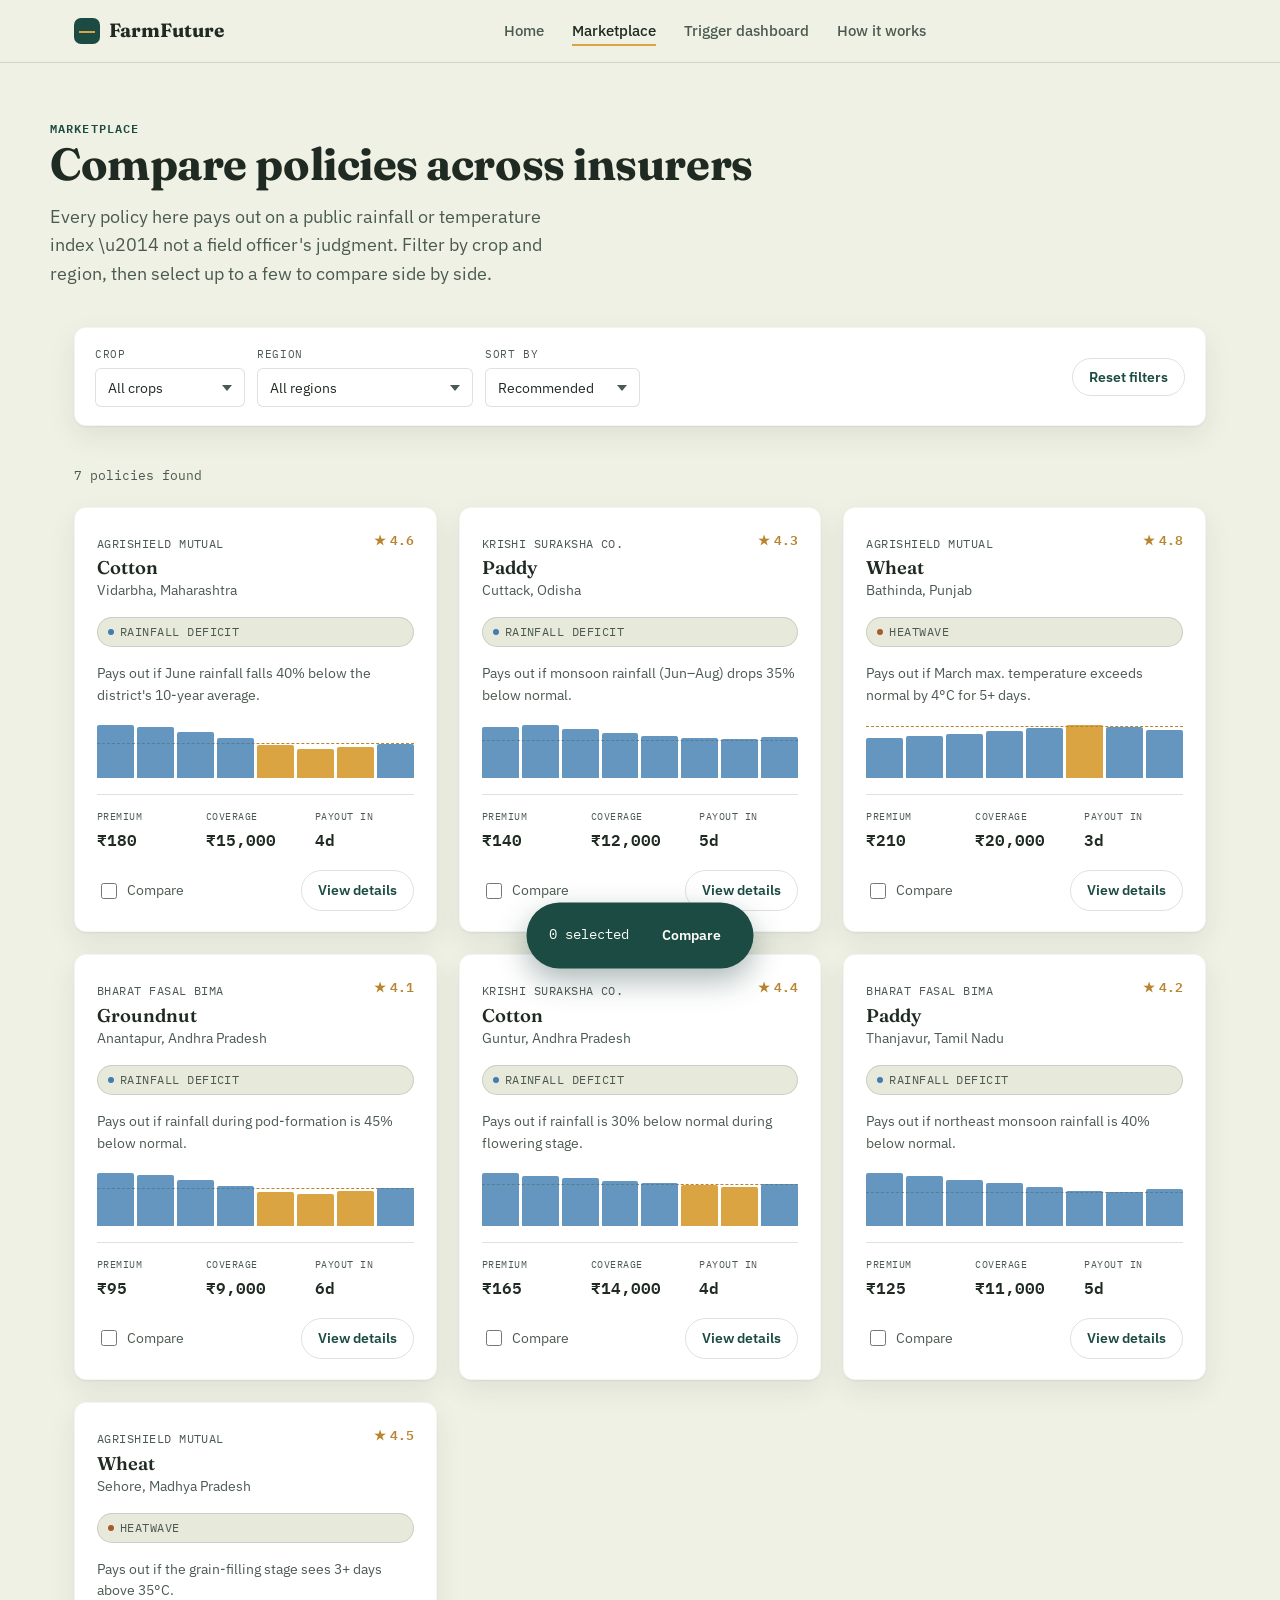
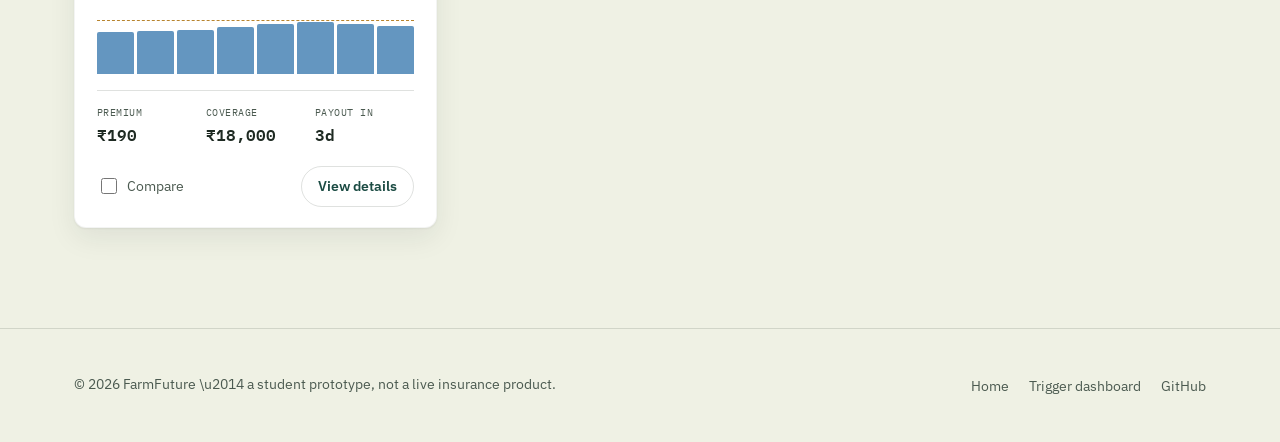
==== pages/marketplace.html @ d530564f "Add landing page and marketplace (Person A)" ====
<!DOCTYPE html>
<html lang="en">
<head>
  <meta charset="UTF-8">
  <meta name="viewport" content="width=device-width, initial-scale=1.0">
  <title>Marketplace — FarmFuture</title>
  <meta name="description" content="Compare weather-indexed crop insurance policies by crop, region, premium, and payout speed.">
  <link rel="stylesheet" href="../css/style.css">
  <link rel="stylesheet" href="../css/marketplace.css">
</head>
<body>

  <nav class="site-nav">
    <div class="container">
      <a href="../index.html" class="brand">
        <span class="brand-mark" aria-hidden="true"></span>
        FarmFuture
      </a>
      <ul class="nav-links">
        <li><a href="../index.html">Home</a></li>
        <li><a href="marketplace.html" aria-current="page">Marketplace</a></li>
        <li><a href="dashboard.html">Trigger dashboard</a></li>
        <li><a href="../index.html#how-it-works">How it works</a></li>
      </ul>
      <div class="nav-right">
        <button class="nav-toggle" aria-label="Toggle menu" aria-expanded="false">
          <span></span><span></span><span></span>
        </button>
      </div>
    </div>
  </nav>

  <header class="market-header container">
    <span class="eyebrow">Marketplace</span>
    <h1>Compare policies across insurers</h1>
    <p class="lede">Every policy here pays out on a public rainfall or temperature index \u2014 not a field officer's judgment. Filter by crop and region, then select up to a few to compare side by side.</p>
  </header>

  <div class="container">
    <div class="filter-bar card">
      <div class="filter-field">
        <label for="filter-crop">Crop</label>
        <select id="filter-crop"></select>
      </div>
      <div class="filter-field">
        <label for="filter-region">Region</label>
        <select id="filter-region"></select>
      </div>
      <div class="filter-field">
        <label for="filter-sort">Sort by</label>
        <select id="filter-sort">
          <option value="default">Recommended</option>
          <option value="premium-asc">Lowest premium</option>
          <option value="coverage-desc">Highest coverage</option>
          <option value="speed-asc">Fastest payout</option>
          <option value="rating-desc">Highest rated</option>
        </select>
      </div>
      <button id="filter-reset" class="btn btn-ghost btn-sm filter-reset">Reset filters</button>
    </div>

    <p class="results-count" id="results-count"></p>

    <div class="policy-grid" id="policy-grid"></div>

    <div class="empty-state" id="empty-state" hidden>
      <h3>No policies match those filters</h3>
      <p>Try a different crop or region, or reset the filters above.</p>
    </div>
  </div>

  <section class="compare-table-section container" id="compare-table-section" hidden>
    <span class="eyebrow">Side by side</span>
    <h2 style="margin-bottom:20px;">Your comparison</h2>
    <div class="compare-table-wrap" id="compare-table-wrap"></div>
  </section>

  <div class="compare-tray" id="compare-tray">
    <span class="mono" id="compare-count">0 selected</span>
    <button class="btn btn-primary btn-sm" id="compare-btn">Compare</button>
  </div>

  <footer class="site-footer">
    <div class="container">
      <p>&copy; <span data-year></span> FarmFuture \u2014 a student prototype, not a live insurance product.</p>
      <ul class="footer-links">
        <li><a href="../index.html">Home</a></li>
        <li><a href="dashboard.html">Trigger dashboard</a></li>
        <li><a href="https://github.com/prithivika2007/FarmFuture" target="_blank" rel="noopener">GitHub</a></li>
      </ul>
    </div>
  </footer>

  <script src="../js/mock-data.js"></script>
  <script src="../js/marketplace.js"></script>
  <script src="../js/main.js"></script>
</body>
</html>
---- css/style.css ----
/* ===================================================================
   style.css — global tokens + shared components (nav, footer, buttons)
   Design direction: "the threshold line" — a monsoon-and-turmeric
   palette, a serif built for weather/almanac data, and a recurring
   motif of a horizontal line with a marker dot, standing in for the
   rainfall trigger line that the whole product is built around.
   =================================================================== */

@import url('https://fonts.googleapis.com/css2?family=Fraunces:opsz,wght@9..144,400;9..144,500;9..144,600;9..144,700;9..144,900&family=IBM+Plex+Sans:wght@400;500;600;700&family=IBM+Plex+Mono:wght@400;500;600&display=swap');

:root {
  /* Color */
  --color-bg: #eff1e4;           /* pale mist / rice-paper */
  --color-surface: #ffffff;
  --color-surface-sunk: #e7e9da;
  --color-ink: #1e2a22;          /* deep forest ink — primary text */
  --color-ink-soft: #4b5a50;     /* secondary text */
  --color-monsoon: #1b4b43;      /* deep teal-green — brand / nav / buttons */
  --color-monsoon-dark: #123430;
  --color-turmeric: #d9a441;     /* golden amber — the signature trigger color */
  --color-turmeric-dark: #b8842e;
  --color-clay: #a85a2a;         /* soil clay — used sparingly for warmth */
  --color-rain: #3e7cb1;         /* rain blue — data / rainfall bars */
  --color-line: rgba(30, 42, 34, 0.14);
  --color-danger: #b23a32;
  --color-good: #3e7a4f;

  /* Type */
  --font-display: "Fraunces", Georgia, serif;
  --font-body: "IBM Plex Sans", -apple-system, BlinkMacSystemFont, sans-serif;
  --font-mono: "IBM Plex Mono", "SFMono-Regular", monospace;

  /* Shape */
  --radius-s: 6px;
  --radius-m: 12px;
  --radius-l: 22px;
  --shadow-card: 0 1px 2px rgba(30, 42, 34, 0.06), 0 10px 28px rgba(30, 42, 34, 0.08);
  --container-w: 1180px;
}

/* ---------- reset ---------- */
*, *::before, *::after { box-sizing: border-box; }
html { scroll-behavior: smooth; }
@media (prefers-reduced-motion: reduce) {
  html { scroll-behavior: auto; }
  *, *::before, *::after { animation-duration: 0.001ms !important; animation-iteration-count: 1 !important; transition-duration: 0.001ms !important; }
}
body {
  margin: 0;
  background: var(--color-bg);
  color: var(--color-ink);
  font-family: var(--font-body);
  font-size: 16px;
  line-height: 1.55;
  -webkit-font-smoothing: antialiased;
}
img { max-width: 100%; display: block; }
a { color: inherit; }
button { font-family: inherit; }

/* ---------- typography scale ---------- */
h1, h2, h3, h4 { font-family: var(--font-display); font-weight: 600; line-height: 1.08; margin: 0; color: var(--color-ink); }
h1 { font-size: clamp(2.4rem, 4.4vw, 4.1rem); font-weight: 700; letter-spacing: -0.01em; }
h2 { font-size: clamp(1.9rem, 3vw, 2.6rem); font-weight: 600; }
h3 { font-size: 1.3rem; font-weight: 600; }
p { margin: 0; }
.eyebrow {
  font-family: var(--font-mono);
  font-size: 0.78rem;
  letter-spacing: 0.09em;
  text-transform: uppercase;
  color: var(--color-monsoon);
  font-weight: 600;
}
.lede { font-size: 1.15rem; color: var(--color-ink-soft); max-width: 46ch; }
.mono { font-family: var(--font-mono); }

/* ---------- layout helpers ---------- */
.container { max-width: var(--container-w); margin: 0 auto; padding: 0 24px; }
.section { padding: 88px 0; }
@media (max-width: 720px) { .section { padding: 56px 0; } }
.visually-hidden {
  position: absolute; width: 1px; height: 1px; padding: 0; margin: -1px;
  overflow: hidden; clip: rect(0,0,0,0); white-space: nowrap; border: 0;
}

/* ---------- buttons ---------- */
.btn {
  display: inline-flex; align-items: center; justify-content: center; gap: 8px;
  font-family: var(--font-body); font-weight: 600; font-size: 0.96rem;
  padding: 13px 24px; border-radius: 999px; border: 1px solid transparent;
  cursor: pointer; text-decoration: none; transition: transform 0.15s ease, background 0.15s ease, border-color 0.15s ease;
  white-space: nowrap;
}
.btn:active { transform: translateY(1px); }
.btn:focus-visible { outline: 3px solid var(--color-turmeric); outline-offset: 2px; }
.btn-primary { background: var(--color-monsoon); color: #fdfcf6; }
.btn-primary:hover { background: var(--color-monsoon-dark); }
.btn-ghost { background: transparent; color: var(--color-monsoon); border-color: var(--color-line); }
.btn-ghost:hover { border-color: var(--color-monsoon); }
.btn-sm { padding: 9px 16px; font-size: 0.86rem; }

/* ---------- the signature "threshold" divider ---------- */
.divider-threshold {
  position: relative;
  height: 1px;
  background: var(--color-line);
  margin: 0;
}
.divider-threshold::before {
  content: "";
  position: absolute; left: 50%; top: 50%; transform: translate(-50%, -50%);
  width: 9px; height: 9px; border-radius: 50%;
  background: var(--color-turmeric);
  box-shadow: 0 0 0 5px var(--color-bg);
}

/* ---------- nav ---------- */
.site-nav {
  position: sticky; top: 0; z-index: 40;
  background: rgba(239, 241, 228, 0.88);
  backdrop-filter: blur(8px);
  border-bottom: 1px solid var(--color-line);
}
.site-nav .container { display: flex; align-items: center; justify-content: space-between; padding-top: 16px; padding-bottom: 16px; }
.brand { display: flex; align-items: center; gap: 9px; font-family: var(--font-display); font-weight: 700; font-size: 1.2rem; text-decoration: none; color: var(--color-ink); }
.brand-mark { width: 26px; height: 26px; border-radius: 7px; background: var(--color-monsoon); position: relative; flex: none; }
.brand-mark::after {
  content: ""; position: absolute; left: 5px; right: 5px; top: 13px; height: 2px; background: var(--color-turmeric);
}
.nav-links { display: flex; align-items: center; gap: 28px; list-style: none; margin: 0; padding: 0; }
.nav-links a { text-decoration: none; font-weight: 500; font-size: 0.95rem; color: var(--color-ink-soft); padding-bottom: 4px; border-bottom: 2px solid transparent; }
.nav-links a:hover, .nav-links a[aria-current="page"] { color: var(--color-ink); border-bottom-color: var(--color-turmeric); }
.nav-right { display: flex; align-items: center; gap: 14px; }
.nav-toggle { display: none; background: none; border: none; cursor: pointer; padding: 6px; }
.nav-toggle span { display: block; width: 22px; height: 2px; background: var(--color-ink); margin: 4px 0; }

@media (max-width: 860px) {
  .nav-links { position: absolute; top: 100%; left: 0; right: 0; flex-direction: column; align-items: flex-start; gap: 4px; background: var(--color-surface); padding: 12px 24px 20px; border-bottom: 1px solid var(--color-line); display: none; }
  .nav-links.is-open { display: flex; }
  .nav-links a { width: 100%; padding: 10px 0; }
  .nav-toggle { display: block; }
}

/* ---------- footer ---------- */
.site-footer { border-top: 1px solid var(--color-line); padding: 44px 0; margin-top: 40px; }
.site-footer .container { display: flex; flex-wrap: wrap; gap: 20px; align-items: center; justify-content: space-between; }
.site-footer p { color: var(--color-ink-soft); font-size: 0.88rem; }
.footer-links { display: flex; gap: 20px; list-style: none; padding: 0; margin: 0; }
.footer-links a { text-decoration: none; color: var(--color-ink-soft); font-size: 0.88rem; }
.footer-links a:hover { color: var(--color-ink); }

/* ---------- tags / badges ---------- */
.tag {
  display: inline-flex; align-items: center; gap: 6px;
  font-family: var(--font-mono); font-size: 0.72rem; letter-spacing: 0.04em; text-transform: uppercase;
  padding: 5px 10px; border-radius: 999px; background: var(--color-surface-sunk); color: var(--color-ink-soft);
  border: 1px solid var(--color-line);
}
.tag-rain::before { content: ""; width: 6px; height: 6px; border-radius: 50%; background: var(--color-rain); }
.tag-heat::before { content: ""; width: 6px; height: 6px; border-radius: 50%; background: var(--color-clay); }

/* ---------- card base ---------- */
.card {
  background: var(--color-surface);
  border-radius: var(--radius-m);
  box-shadow: var(--shadow-card);
  border: 1px solid rgba(30,42,34,0.05);
}
---- css/marketplace.css ----
/* ===================================================================
   marketplace.css
   =================================================================== */

.market-header { padding: 52px 0 8px; }
.market-header .eyebrow { margin-bottom: 14px; }
.market-header h1 { font-size: clamp(2rem, 3.6vw, 2.8rem); margin-bottom: 14px; }

/* ---------- filter bar ---------- */
.filter-bar {
  display: flex; flex-wrap: wrap; gap: 12px; align-items: center;
  padding: 18px 20px; margin: 32px 0 40px;
  position: sticky; top: 68px; z-index: 20;
}
.filter-field { display: flex; flex-direction: column; gap: 5px; }
.filter-field label { font-family: var(--font-mono); font-size: 0.68rem; text-transform: uppercase; letter-spacing: 0.06em; color: var(--color-ink-soft); }
.filter-field select {
  font-family: var(--font-body); font-size: 0.9rem; color: var(--color-ink);
  padding: 9px 32px 9px 12px; border-radius: var(--radius-s); border: 1px solid var(--color-line);
  background: var(--color-surface) url("data:image/svg+xml,%3Csvg xmlns='http://www.w3.org/2000/svg' width='10' height='6'%3E%3Cpath d='M0 0l5 6 5-6z' fill='%234b5a50'/%3E%3C/svg%3E") no-repeat right 12px center;
  appearance: none; cursor: pointer; min-width: 150px;
}
.filter-field select:focus-visible { outline: 3px solid var(--color-turmeric); outline-offset: 1px; }
.filter-reset { margin-left: auto; }
.results-count { font-family: var(--font-mono); font-size: 0.82rem; color: var(--color-ink-soft); margin-bottom: 20px; }

/* ---------- policy grid ---------- */
.policy-grid { display: grid; grid-template-columns: repeat(auto-fill, minmax(320px, 1fr)); gap: 22px; padding-bottom: 60px; }

.policy-card { padding: 22px 22px 20px; display: flex; flex-direction: column; gap: 16px; transition: box-shadow 0.15s ease, border-color 0.15s ease; }
.policy-card.is-selected { border-color: var(--color-turmeric); box-shadow: 0 0 0 2px var(--color-turmeric), var(--shadow-card); }

.policy-card-top { display: flex; justify-content: space-between; align-items: flex-start; gap: 10px; }
.policy-insurer { font-family: var(--font-mono); font-size: 0.72rem; color: var(--color-ink-soft); text-transform: uppercase; letter-spacing: 0.04em; }
.policy-crop-region h3 { font-size: 1.15rem; margin-top: 4px; }
.policy-crop-region p { font-size: 0.85rem; color: var(--color-ink-soft); margin-top: 2px; }
.policy-rating { display: flex; align-items: center; gap: 4px; font-family: var(--font-mono); font-size: 0.82rem; color: var(--color-turmeric-dark); font-weight: 600; flex: none; }
.policy-rating::before { content: "★"; }

.policy-trigger { font-size: 0.87rem; color: var(--color-ink-soft); }

/* mini sparkline */
.sparkline-wrap { position: relative; height: 56px; display: flex; align-items: flex-end; gap: 3px; }
.sparkline-bar { flex: 1; background: var(--color-rain); border-radius: 2px 2px 0 0; opacity: 0.8; }
.sparkline-bar.is-below { background: var(--color-turmeric); opacity: 1; }
.sparkline-threshold { position: absolute; left: 0; right: 0; border-top: 1.5px dashed var(--color-turmeric-dark); }

.policy-figures { display: grid; grid-template-columns: 1fr 1fr 1fr; gap: 10px; padding-top: 14px; border-top: 1px solid var(--color-line); }
.policy-figure .figure-label { font-family: var(--font-mono); font-size: 0.62rem; text-transform: uppercase; color: var(--color-ink-soft); letter-spacing: 0.05em; }
.policy-figure .figure-value { font-family: var(--font-mono); font-size: 0.98rem; font-weight: 600; margin-top: 3px; }

.policy-card-actions { display: flex; align-items: center; justify-content: space-between; gap: 10px; margin-top: 2px; }
.compare-check { display: flex; align-items: center; gap: 7px; font-size: 0.85rem; color: var(--color-ink-soft); cursor: pointer; }
.compare-check input { accent-color: var(--color-turmeric); width: 16px; height: 16px; }

/* ---------- empty state ---------- */
.empty-state { text-align: center; padding: 70px 20px; color: var(--color-ink-soft); }
.empty-state h3 { color: var(--color-ink); margin-bottom: 8px; }

/* ---------- compare tray ---------- */
.compare-tray {
  position: fixed; left: 50%; bottom: 24px; transform: translate(-50%, 140%);
  background: var(--color-monsoon); color: #fdfcf6;
  padding: 14px 16px 14px 22px; border-radius: 999px;
  display: flex; align-items: center; gap: 16px;
  box-shadow: 0 12px 30px rgba(18,52,48,0.35);
  transition: transform 0.25s ease; z-index: 50;
}
.compare-tray.is-visible { transform: translate(-50%, 0); }
.compare-tray .mono { font-size: 0.85rem; }

/* ---------- comparison table ---------- */
.compare-table-section { padding: 20px 0 70px; }
.compare-table-wrap { overflow-x: auto; border-radius: var(--radius-m); box-shadow: var(--shadow-card); }
table.compare-table { width: 100%; border-collapse: collapse; background: var(--color-surface); min-width: 640px; }
table.compare-table th, table.compare-table td { text-align: left; padding: 14px 18px; font-size: 0.88rem; border-bottom: 1px solid var(--color-line); }
table.compare-table th { font-family: var(--font-mono); font-size: 0.68rem; text-transform: uppercase; letter-spacing: 0.05em; color: var(--color-ink-soft); background: var(--color-surface-sunk); white-space: nowrap; }
table.compare-table td.row-label { font-family: var(--font-mono); font-size: 0.7rem; text-transform: uppercase; color: var(--color-ink-soft); background: var(--color-surface-sunk); white-space: nowrap; }
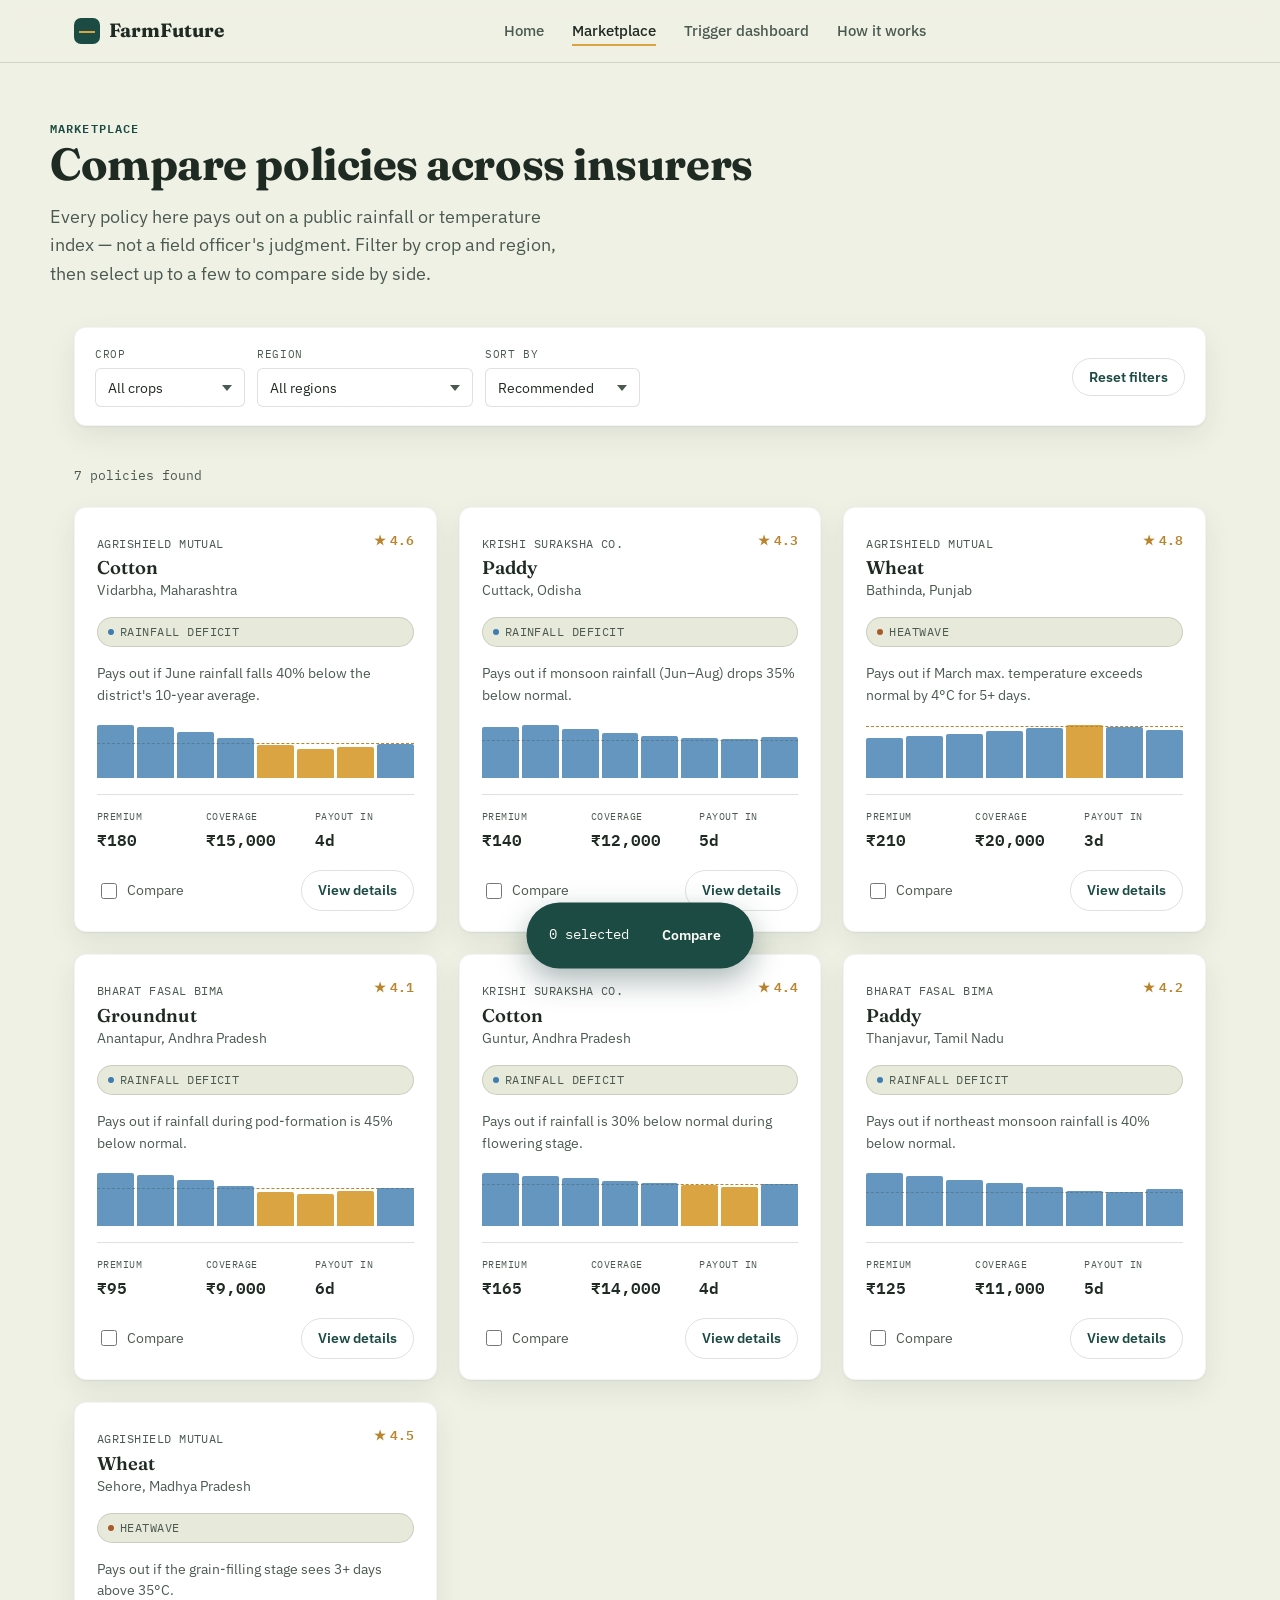
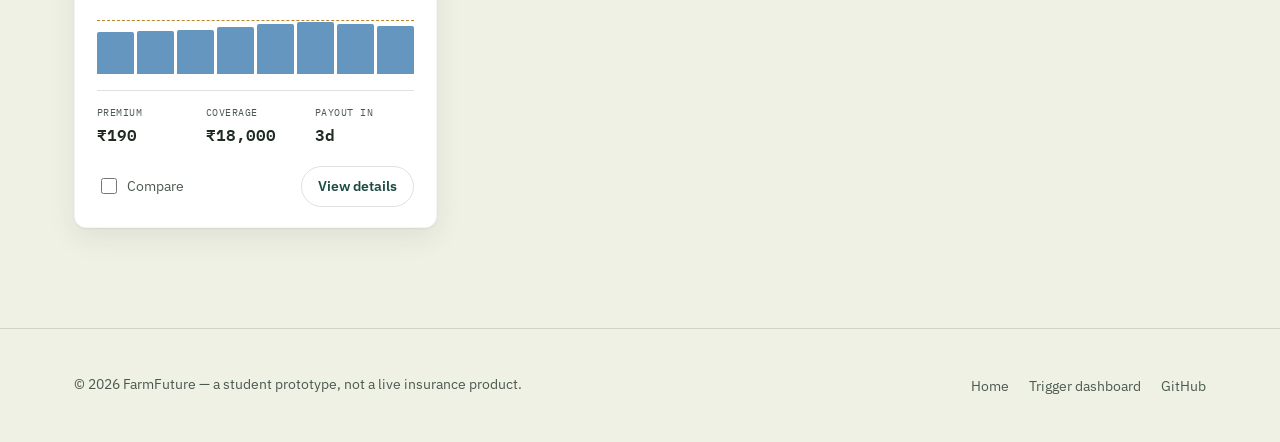
==== commit bc058978: "Fix unicode characters in HTML" ====
--- a/pages/marketplace.html
+++ b/pages/marketplace.html
@@ -33,7 +33,7 @@
   <header class="market-header container">
     <span class="eyebrow">Marketplace</span>
     <h1>Compare policies across insurers</h1>
-    <p class="lede">Every policy here pays out on a public rainfall or temperature index \u2014 not a field officer's judgment. Filter by crop and region, then select up to a few to compare side by side.</p>
+    <p class="lede">Every policy here pays out on a public rainfall or temperature index — not a field officer's judgment. Filter by crop and region, then select up to a few to compare side by side.</p>
   </header>
 
   <div class="container">
@@ -82,7 +82,7 @@
 
   <footer class="site-footer">
     <div class="container">
-      <p>&copy; <span data-year></span> FarmFuture \u2014 a student prototype, not a live insurance product.</p>
+      <p>&copy; <span data-year></span> FarmFuture — a student prototype, not a live insurance product.</p>
       <ul class="footer-links">
         <li><a href="../index.html">Home</a></li>
         <li><a href="dashboard.html">Trigger dashboard</a></li>
